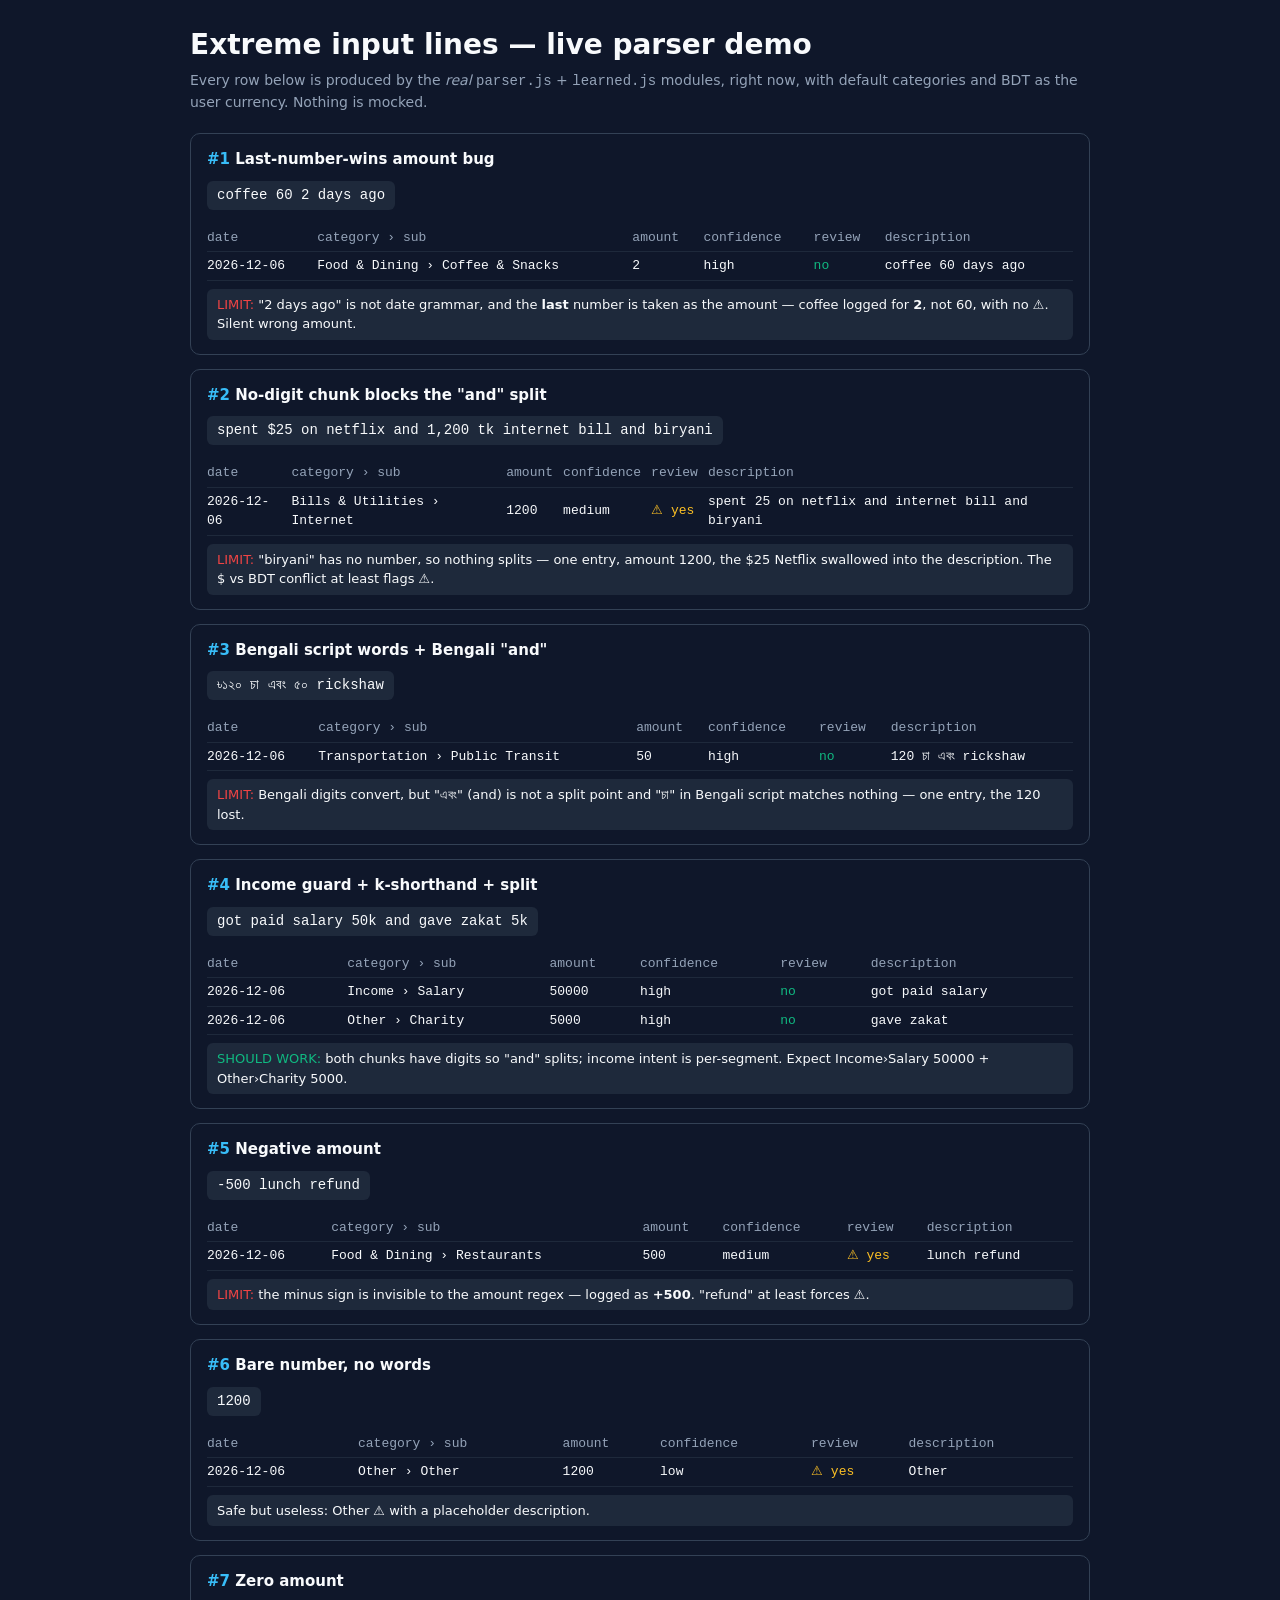
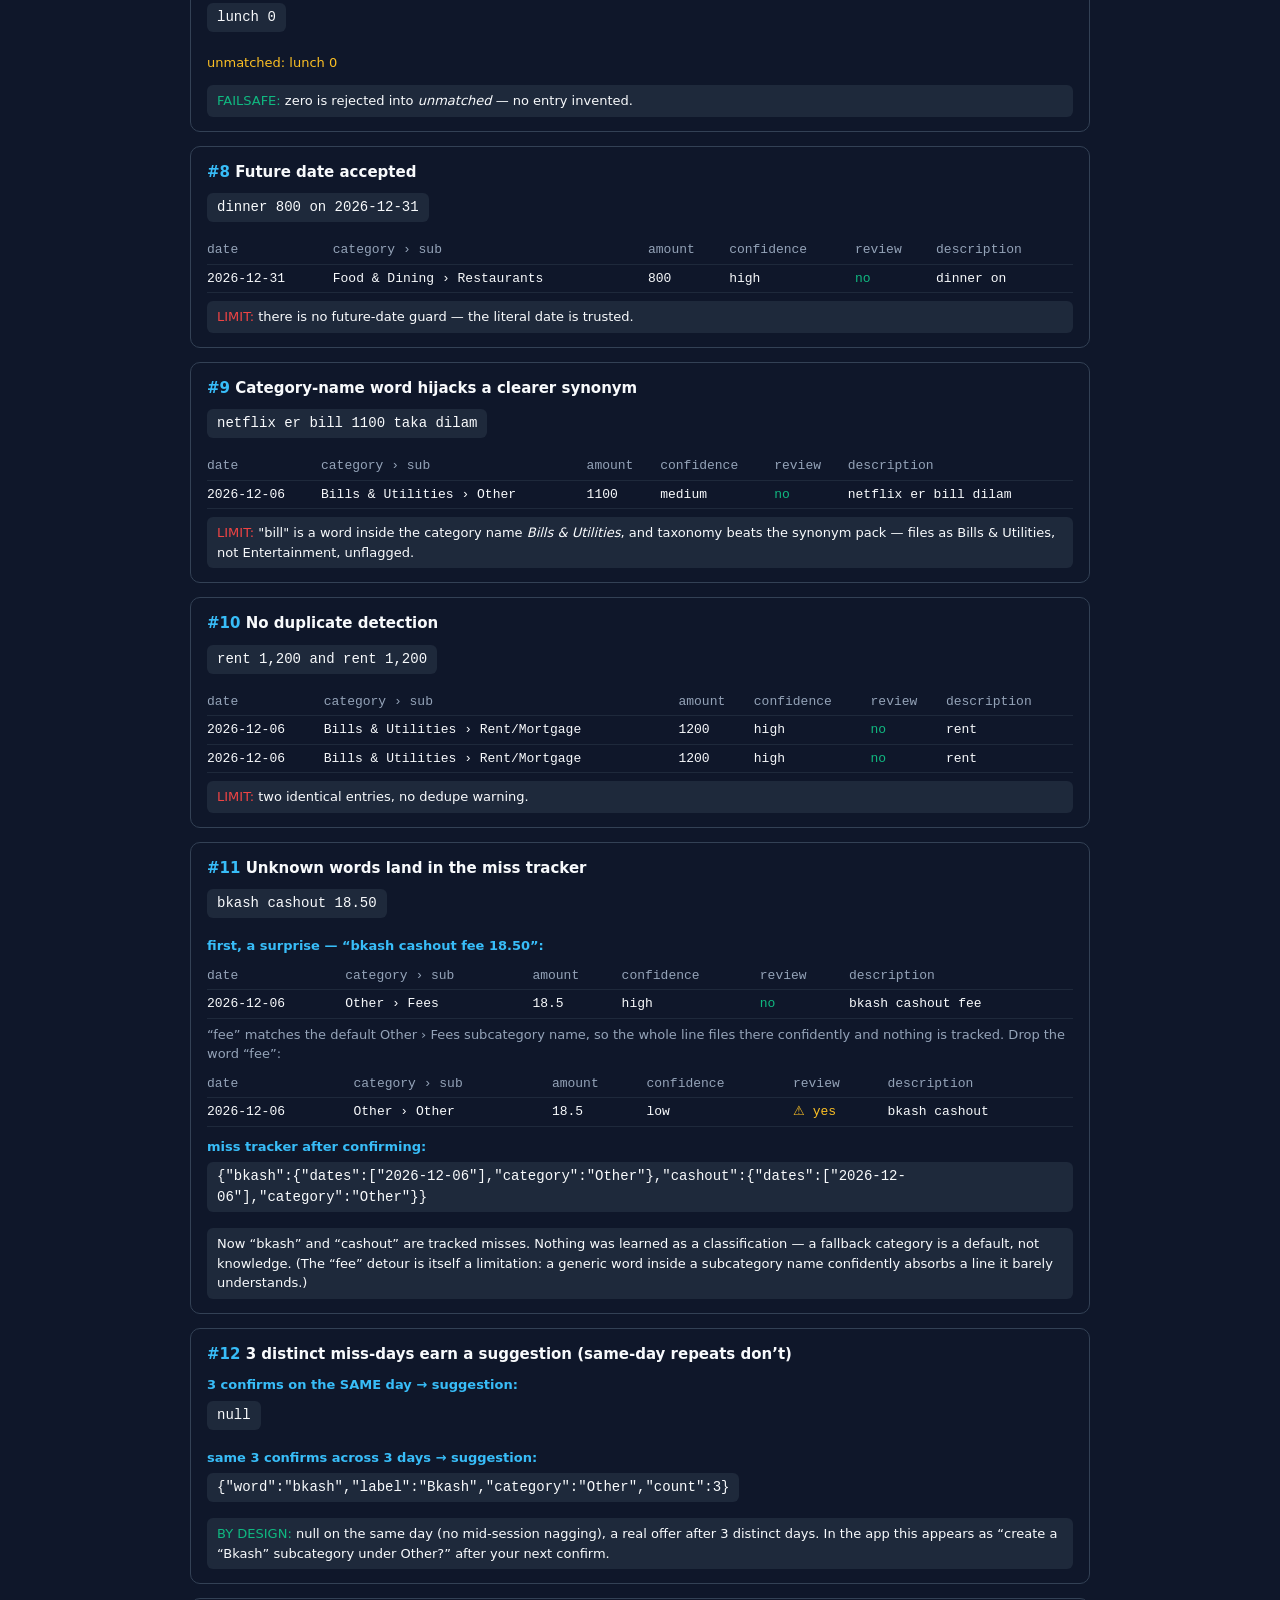
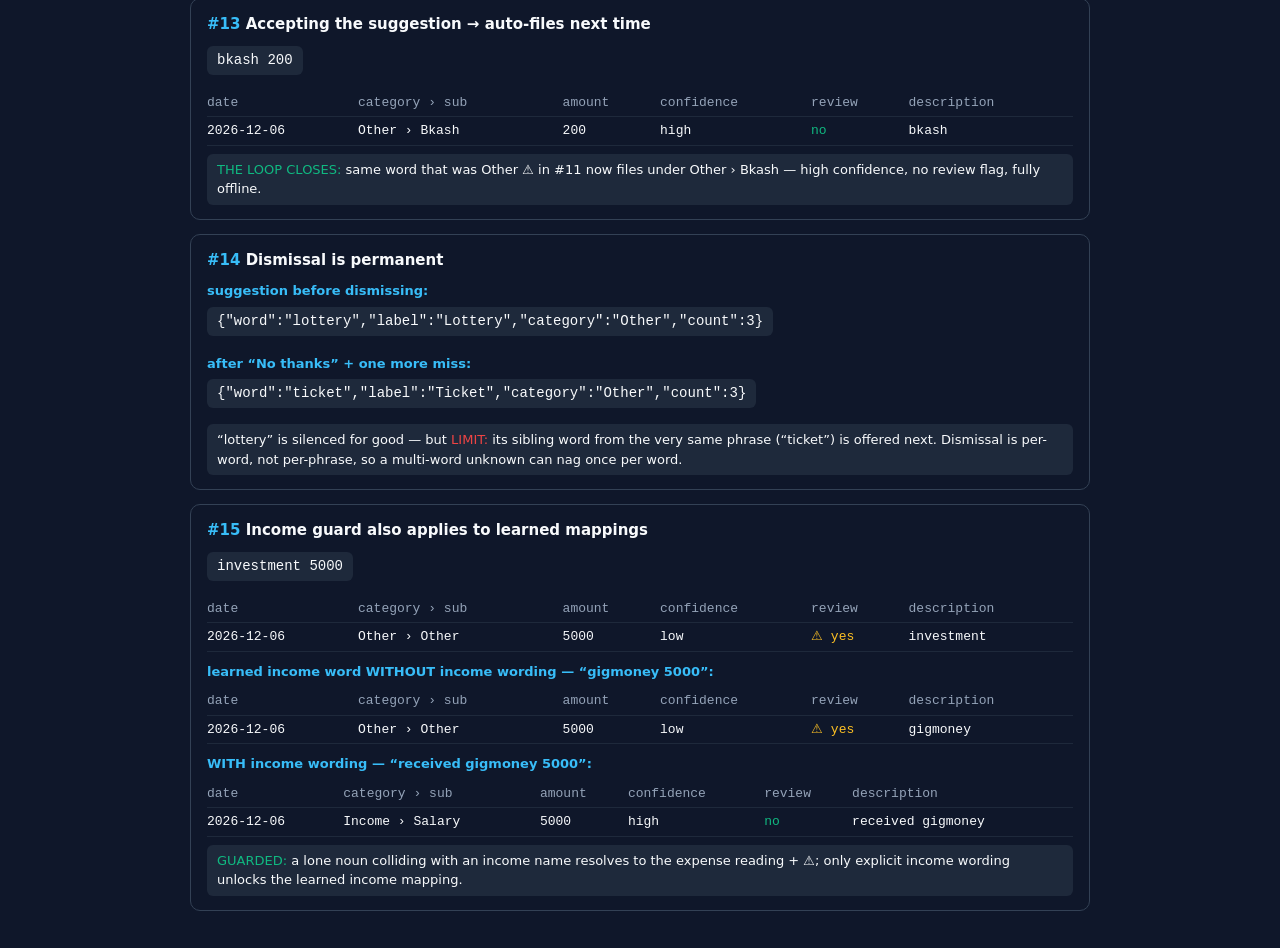
==== tests/extreme-lines.html @ 50df7a08 "test(assistant): add live demo pages — extreme inputs and before/after learning metrics extreme-line" ====
<!DOCTYPE html>
<html lang="en">
<head>
    <meta charset="UTF-8">
    <title>Extreme input lines — live parser demo</title>
    <style>
        body { font: 14px/1.5 ui-sans-serif, system-ui, sans-serif; padding: 24px; background:#0f172a; color:#f8fafc; max-width: 900px; margin: 0 auto; }
        h1 { margin: 0 0 4px; }
        .sub { color:#94a3b8; margin: 0 0 20px; }
        .case { border: 1px solid #334155; border-radius: 10px; padding: 14px 16px; margin: 14px 0; }
        .case h2 { margin: 0 0 6px; font-size: 15px; }
        .num { color:#38bdf8; }
        .line { display:inline-block; background:#1e293b; padding: 4px 10px; border-radius: 6px; font-family: ui-monospace, Menlo, monospace; margin: 4px 0 8px; }
        table { border-collapse: collapse; width: 100%; margin: 6px 0; }
        th, td { text-align: left; padding: 4px 10px 4px 0; border-bottom: 1px solid #1e293b; font-family: ui-monospace, Menlo, monospace; font-size: 13px; }
        th { color:#94a3b8; font-weight: 500; }
        .flag { color:#fbbf24; }
        .good { color:#10b981; }
        .bad  { color:#ef4444; }
        .note { color:#94a3b8; font-size: 13px; margin: 6px 0 0; }
        .note b { color:#f8fafc; }
        .step { color:#38bdf8; font-size: 13px; margin: 10px 0 2px; font-weight: 600; }
        .unmatched { color:#fbbf24; font-size: 13px; }
        .verdict { font-size: 13px; margin-top: 8px; padding: 6px 10px; border-radius: 6px; background:#1e293b; }
    </style>
</head>
<body>
    <h1>Extreme input lines — live parser demo</h1>
    <p class="sub">Every row below is produced by the <em>real</em> <code>parser.js</code> + <code>learned.js</code>
       modules, right now, with default categories and BDT as the user currency. Nothing is mocked.</p>
    <div id="out"></div>

    <script type="module">
        import { parse, buildKeywordIndex } from '../js/features/assistant/parser.js';
        import {
            emptyLearned, recordOutcomeIn, buildLearnedLookup, findSuggestion,
            acceptSuggestionIn, dismissSuggestionIn
        } from '../js/features/assistant/learned.js';
        import { DEFAULT_CATEGORIES } from '../js/core/constants.js';
        import { getLocalDateString } from '../js/core/format.js';

        const out = document.getElementById('out');
        const today = getLocalDateString(new Date());
        const dayShift = (n) => {
            const [y, m, d] = today.split('-').map(Number);
            return getLocalDateString(new Date(y, m - 1, d - n));
        };
        const pctx = { categories: DEFAULT_CATEGORIES, todayStr: today, currencyCode: 'BDT' };

        function entryTable(entries, unmatched) {
            if (!entries.length && !(unmatched || []).length) return el('p', 'note', '(nothing)');
            const frag = document.createDocumentFragment();
            if (entries.length) {
                const t = document.createElement('table');
                t.innerHTML = '<tr><th>date</th><th>category › sub</th><th>amount</th><th>confidence</th><th>review</th><th>description</th></tr>';
                for (const e of entries) {
                    const tr = document.createElement('tr');
                    tr.innerHTML =
                        `<td>${e.date}</td><td>${esc(e.category)} › ${esc(e.subcategory)}</td>` +
                        `<td>${e.amount}</td><td>${e.confidence}</td>` +
                        `<td>${e.needsReview ? '<span class="flag">⚠ yes</span>' : '<span class="good">no</span>'}</td>` +
                        `<td>${esc(e.description)}</td>`;
                    t.append(tr);
                }
                frag.append(t);
            }
            if ((unmatched || []).length) {
                frag.append(el('p', 'unmatched', 'unmatched: ' + unmatched.join(' · ')));
            }
            return frag;
        }

        function el(tag, cls, text) {
            const n = document.createElement(tag);
            if (cls) n.className = cls;
            if (text != null) n.textContent = text;
            return n;
        }
        function esc(s) {
            return String(s ?? '').replace(/&/g, '&amp;').replace(/</g, '&lt;');
        }

        let n = 0;
        function showCase(title, line, verdict, build) {
            n++;
            const card = el('div', 'case');
            const h = el('h2');
            h.append(el('span', 'num', `#${n} `), document.createTextNode(title));
            card.append(h);
            if (line) card.append(el('code', 'line', line));
            build(card);
            if (verdict) {
                const v = el('div', 'verdict');
                v.innerHTML = verdict;
                card.append(v);
            }
            out.append(card);
        }

        function parseCase(title, line, verdict) {
            showCase(title, line, verdict, card => {
                const r = parse(line, pctx);
                card.append(entryTable(r.entries, r.unmatched));
            });
        }

        // ---- 1–10: parser stress ------------------------------------------------

        parseCase('Last-number-wins amount bug', 'coffee 60 2 days ago',
            '<span class="bad">LIMIT:</span> "2 days ago" is not date grammar, and the <b>last</b> number is taken as the amount — coffee logged for <b>2</b>, not 60, with no ⚠. Silent wrong amount.');

        parseCase('No-digit chunk blocks the "and" split', 'spent $25 on netflix and 1,200 tk internet bill and biryani',
            '<span class="bad">LIMIT:</span> "biryani" has no number, so nothing splits — one entry, amount 1200, the $25 Netflix swallowed into the description. The $ vs BDT conflict at least flags ⚠.');

        parseCase('Bengali script words + Bengali "and"', '৳১২০ চা এবং ৫০ rickshaw',
            '<span class="bad">LIMIT:</span> Bengali digits convert, but "এবং" (and) is not a split point and "চা" in Bengali script matches nothing — one entry, the 120 lost.');

        parseCase('Income guard + k-shorthand + split', 'got paid salary 50k and gave zakat 5k',
            '<span class="good">SHOULD WORK:</span> both chunks have digits so "and" splits; income intent is per-segment. Expect Income›Salary 50000 + Other›Charity 5000.');

        parseCase('Negative amount', '-500 lunch refund',
            '<span class="bad">LIMIT:</span> the minus sign is invisible to the amount regex — logged as <b>+500</b>. "refund" at least forces ⚠.');

        parseCase('Bare number, no words', '1200',
            'Safe but useless: Other ⚠ with a placeholder description.');

        parseCase('Zero amount', 'lunch 0',
            '<span class="good">FAILSAFE:</span> zero is rejected into <em>unmatched</em> — no entry invented.');

        parseCase('Future date accepted', 'dinner 800 on 2026-12-31',
            '<span class="bad">LIMIT:</span> there is no future-date guard — the literal date is trusted.');

        parseCase('Category-name word hijacks a clearer synonym', 'netflix er bill 1100 taka dilam',
            '<span class="bad">LIMIT:</span> "bill" is a word inside the category name <em>Bills &amp; Utilities</em>, and taxonomy beats the synonym pack — files as Bills &amp; Utilities, not Entertainment, unflagged.');

        parseCase('No duplicate detection', 'rent 1,200 and rent 1,200',
            '<span class="bad">LIMIT:</span> two identical entries, no dedupe warning.');

        // ---- 11–15: the new learning layer ---------------------------------------

        showCase('Unknown words land in the miss tracker', 'bkash cashout 18.50', null, card => {
            card.append(el('p', 'step', 'first, a surprise — “bkash cashout fee 18.50”:'));
            card.append(entryTable(parse('bkash cashout fee 18.50', pctx).entries, []));
            card.append(el('p', 'note', '“fee” matches the default Other › Fees subcategory name, so the whole line files there confidently and nothing is tracked. Drop the word “fee”:'));
            const data = emptyLearned(today);
            const r = parse('bkash cashout 18.50', pctx);
            card.append(entryTable(r.entries, r.unmatched));
            recordOutcomeIn(data, r.entries, today);
            card.append(el('p', 'step', 'miss tracker after confirming:'));
            card.append(el('code', 'line', JSON.stringify(data.misses)));
            const v = el('div', 'verdict');
            v.innerHTML = 'Now “bkash” and “cashout” are tracked misses. Nothing was learned as a classification — a fallback category is a default, not knowledge. (The “fee” detour is itself a limitation: a generic word inside a subcategory name confidently absorbs a line it barely understands.)';
            card.append(v);
        });

        showCase('3 distinct miss-days earn a suggestion (same-day repeats don’t)', null, null, card => {
            const sameDay = emptyLearned(today);
            for (let i = 0; i < 3; i++) {
                recordOutcomeIn(sameDay, parse('bkash cashout 18.50', pctx).entries, today);
            }
            card.append(el('p', 'step', '3 confirms on the SAME day → suggestion:'));
            card.append(el('code', 'line', JSON.stringify(findSuggestion(sameDay, DEFAULT_CATEGORIES, today))));

            const threeDays = emptyLearned(today);
            for (const d of [dayShift(2), dayShift(1), today]) {
                recordOutcomeIn(threeDays, parse('bkash cashout 18.50', pctx).entries, d);
            }
            card.append(el('p', 'step', 'same 3 confirms across 3 days → suggestion:'));
            card.append(el('code', 'line', JSON.stringify(findSuggestion(threeDays, DEFAULT_CATEGORIES, today))));
            window.__demoData = threeDays; // handed to the next two cases
            const v = el('div', 'verdict');
            v.innerHTML = '<span class="good">BY DESIGN:</span> null on the same day (no mid-session nagging), a real offer after 3 distinct days. In the app this appears as “create a “Bkash” subcategory under Other?” after your next confirm.';
            card.append(v);
        });

        showCase('Accepting the suggestion → auto-files next time', 'bkash 200', null, card => {
            const data = window.__demoData;
            acceptSuggestionIn(data, 'bkash', 'Other', 'Bkash');
            const cats = { ...DEFAULT_CATEGORIES, Other: { ...DEFAULT_CATEGORIES.Other, subcategories: [...DEFAULT_CATEGORIES.Other.subcategories, 'Bkash'] } };
            const r = parse('bkash 200', { ...pctx, categories: cats, learned: buildLearnedLookup(data, cats) });
            card.append(entryTable(r.entries, r.unmatched));
            const v = el('div', 'verdict');
            v.innerHTML = '<span class="good">THE LOOP CLOSES:</span> same word that was Other ⚠ in #11 now files under Other › Bkash — high confidence, no review flag, fully offline.';
            card.append(v);
        });

        showCase('Dismissal is permanent', null, null, card => {
            const data = emptyLearned(today);
            for (const d of [dayShift(2), dayShift(1), today]) {
                recordOutcomeIn(data, parse('lottery ticket 100', pctx).entries, d);
            }
            card.append(el('p', 'step', 'suggestion before dismissing:'));
            card.append(el('code', 'line', JSON.stringify(findSuggestion(data, DEFAULT_CATEGORIES, today))));
            dismissSuggestionIn(data, 'lottery');
            recordOutcomeIn(data, parse('lottery ticket 100', pctx).entries, today);
            card.append(el('p', 'step', 'after “No thanks” + one more miss:'));
            card.append(el('code', 'line', JSON.stringify(findSuggestion(data, DEFAULT_CATEGORIES, today))));
            const v = el('div', 'verdict');
            v.innerHTML = '“lottery” is silenced for good — but <span class="bad">LIMIT:</span> its sibling word from the very same phrase (“ticket”) is offered next. Dismissal is per-word, not per-phrase, so a multi-word unknown can nag once per word.';
            card.append(v);
        });

        showCase('Income guard also applies to learned mappings', 'investment 5000', null, card => {
            const r = parse('investment 5000', pctx);
            card.append(entryTable(r.entries, r.unmatched));
            // even a strongly learned income word must not flip without intent
            const data = emptyLearned(today);
            for (let i = 0; i < 2; i++) {
                recordOutcomeIn(data, [{ category: 'Income', subcategory: 'Salary', description: 'gigmoney', confidence: 'high' }], today);
            }
            const learned = buildLearnedLookup(data, DEFAULT_CATEGORIES);
            card.append(el('p', 'step', 'learned income word WITHOUT income wording — “gigmoney 5000”:'));
            card.append(entryTable(parse('gigmoney 5000', { ...pctx, learned }).entries, []));
            card.append(el('p', 'step', 'WITH income wording — “received gigmoney 5000”:'));
            card.append(entryTable(parse('received gigmoney 5000', { ...pctx, learned }).entries, []));
            const v = el('div', 'verdict');
            v.innerHTML = '<span class="good">GUARDED:</span> a lone noun colliding with an income name resolves to the expense reading + ⚠; only explicit income wording unlocks the learned income mapping.';
            card.append(v);
        });
    </script>
</body>
</html>
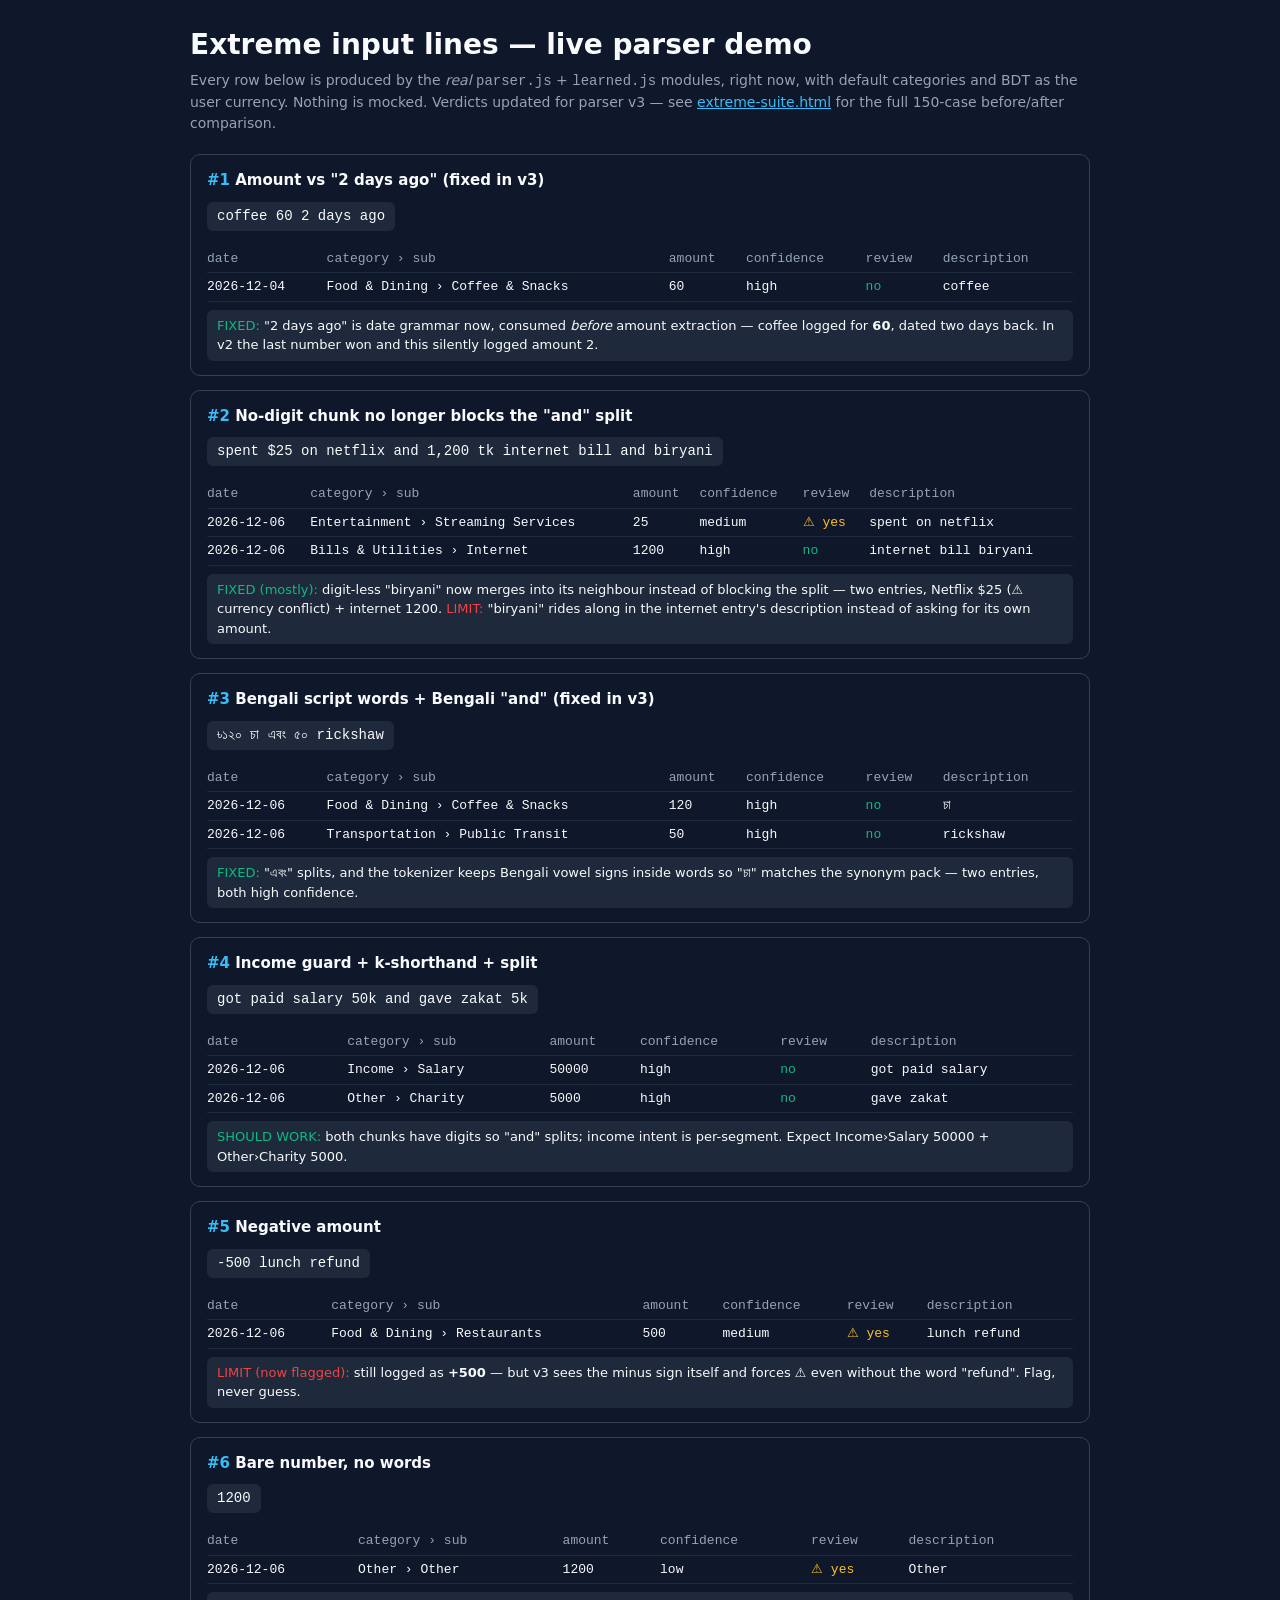
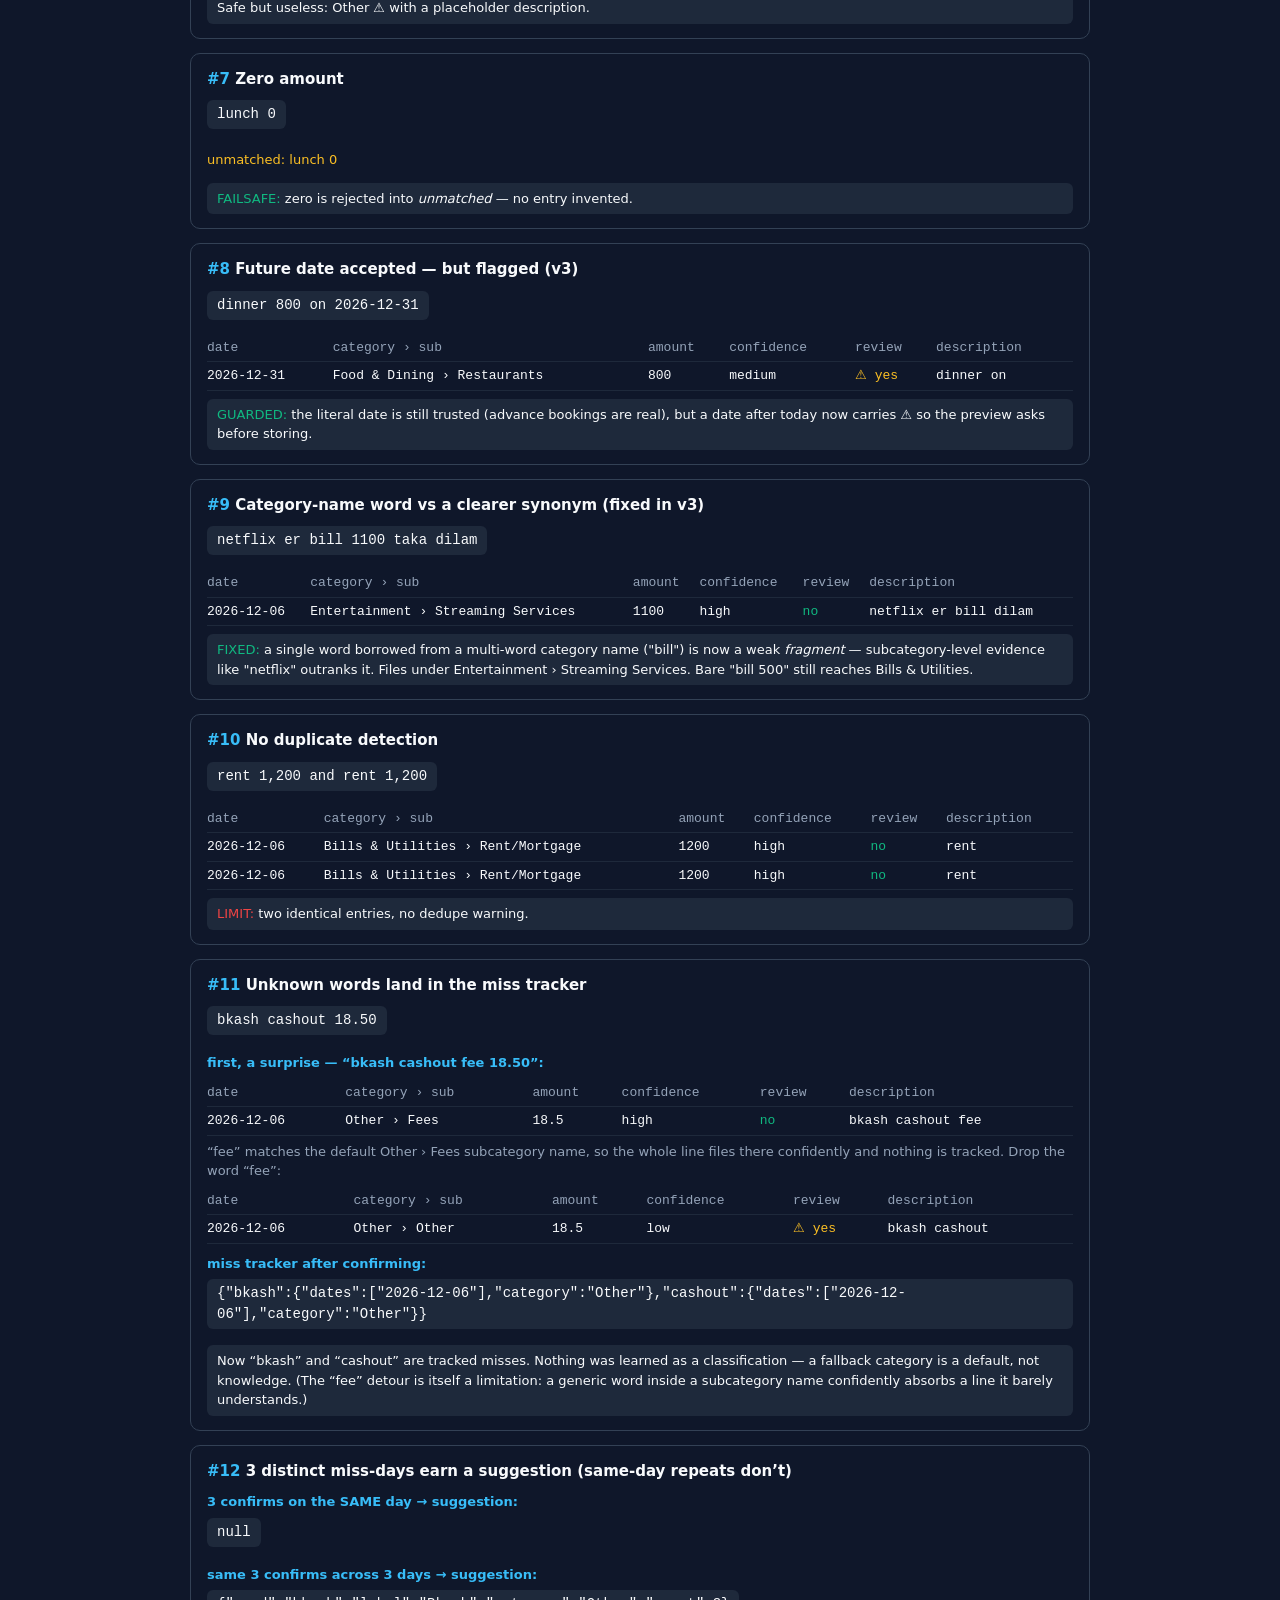
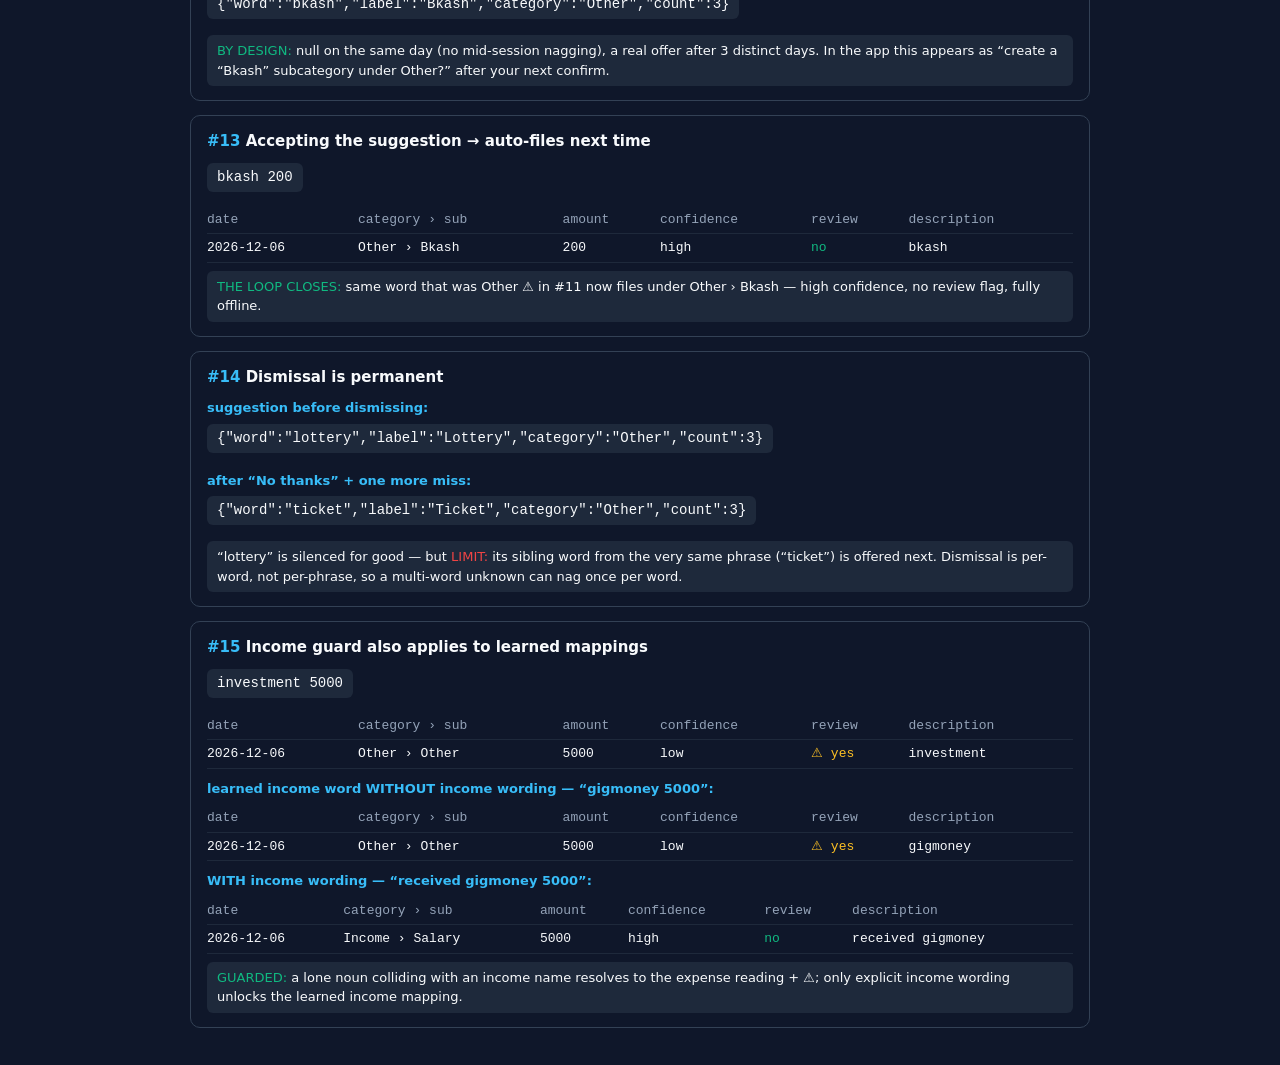
==== commit 19b2bfbc: "test(assistant): 150-case gold suite, frozen v2 baseline, live before/after page Two gold waves (ext" ====
--- a/tests/extreme-lines.html
+++ b/tests/extreme-lines.html
@@ -27,7 +27,9 @@
 <body>
     <h1>Extreme input lines — live parser demo</h1>
     <p class="sub">Every row below is produced by the <em>real</em> <code>parser.js</code> + <code>learned.js</code>
-       modules, right now, with default categories and BDT as the user currency. Nothing is mocked.</p>
+       modules, right now, with default categories and BDT as the user currency. Nothing is mocked.
+       Verdicts updated for parser v3 — see <a href="extreme-suite.html" style="color:#38bdf8">extreme-suite.html</a>
+       for the full 150-case before/after comparison.</p>
     <div id="out"></div>
 
     <script type="module">
@@ -106,20 +108,20 @@
 
         // ---- 1–10: parser stress ------------------------------------------------
 
-        parseCase('Last-number-wins amount bug', 'coffee 60 2 days ago',
-            '<span class="bad">LIMIT:</span> "2 days ago" is not date grammar, and the <b>last</b> number is taken as the amount — coffee logged for <b>2</b>, not 60, with no ⚠. Silent wrong amount.');
-
-        parseCase('No-digit chunk blocks the "and" split', 'spent $25 on netflix and 1,200 tk internet bill and biryani',
-            '<span class="bad">LIMIT:</span> "biryani" has no number, so nothing splits — one entry, amount 1200, the $25 Netflix swallowed into the description. The $ vs BDT conflict at least flags ⚠.');
-
-        parseCase('Bengali script words + Bengali "and"', '৳১২০ চা এবং ৫০ rickshaw',
-            '<span class="bad">LIMIT:</span> Bengali digits convert, but "এবং" (and) is not a split point and "চা" in Bengali script matches nothing — one entry, the 120 lost.');
+        parseCase('Amount vs "2 days ago" (fixed in v3)', 'coffee 60 2 days ago',
+            '<span class="good">FIXED:</span> "2 days ago" is date grammar now, consumed <em>before</em> amount extraction — coffee logged for <b>60</b>, dated two days back. In v2 the last number won and this silently logged amount 2.');
+
+        parseCase('No-digit chunk no longer blocks the "and" split', 'spent $25 on netflix and 1,200 tk internet bill and biryani',
+            '<span class="good">FIXED (mostly):</span> digit-less "biryani" now merges into its neighbour instead of blocking the split — two entries, Netflix $25 (⚠ currency conflict) + internet 1200. <span class="bad">LIMIT:</span> "biryani" rides along in the internet entry\'s description instead of asking for its own amount.');
+
+        parseCase('Bengali script words + Bengali "and" (fixed in v3)', '৳১২০ চা এবং ৫০ rickshaw',
+            '<span class="good">FIXED:</span> "এবং" splits, and the tokenizer keeps Bengali vowel signs inside words so "চা" matches the synonym pack — two entries, both high confidence.');
 
         parseCase('Income guard + k-shorthand + split', 'got paid salary 50k and gave zakat 5k',
             '<span class="good">SHOULD WORK:</span> both chunks have digits so "and" splits; income intent is per-segment. Expect Income›Salary 50000 + Other›Charity 5000.');
 
         parseCase('Negative amount', '-500 lunch refund',
-            '<span class="bad">LIMIT:</span> the minus sign is invisible to the amount regex — logged as <b>+500</b>. "refund" at least forces ⚠.');
+            '<span class="bad">LIMIT (now flagged):</span> still logged as <b>+500</b> — but v3 sees the minus sign itself and forces ⚠ even without the word "refund". Flag, never guess.');
 
         parseCase('Bare number, no words', '1200',
             'Safe but useless: Other ⚠ with a placeholder description.');
@@ -127,11 +129,11 @@
         parseCase('Zero amount', 'lunch 0',
             '<span class="good">FAILSAFE:</span> zero is rejected into <em>unmatched</em> — no entry invented.');
 
-        parseCase('Future date accepted', 'dinner 800 on 2026-12-31',
-            '<span class="bad">LIMIT:</span> there is no future-date guard — the literal date is trusted.');
-
-        parseCase('Category-name word hijacks a clearer synonym', 'netflix er bill 1100 taka dilam',
-            '<span class="bad">LIMIT:</span> "bill" is a word inside the category name <em>Bills &amp; Utilities</em>, and taxonomy beats the synonym pack — files as Bills &amp; Utilities, not Entertainment, unflagged.');
+        parseCase('Future date accepted — but flagged (v3)', 'dinner 800 on 2026-12-31',
+            '<span class="good">GUARDED:</span> the literal date is still trusted (advance bookings are real), but a date after today now carries ⚠ so the preview asks before storing.');
+
+        parseCase('Category-name word vs a clearer synonym (fixed in v3)', 'netflix er bill 1100 taka dilam',
+            '<span class="good">FIXED:</span> a single word borrowed from a multi-word category name ("bill") is now a weak <em>fragment</em> — subcategory-level evidence like "netflix" outranks it. Files under Entertainment › Streaming Services. Bare "bill 500" still reaches Bills &amp; Utilities.');
 
         parseCase('No duplicate detection', 'rent 1,200 and rent 1,200',
             '<span class="bad">LIMIT:</span> two identical entries, no dedupe warning.');
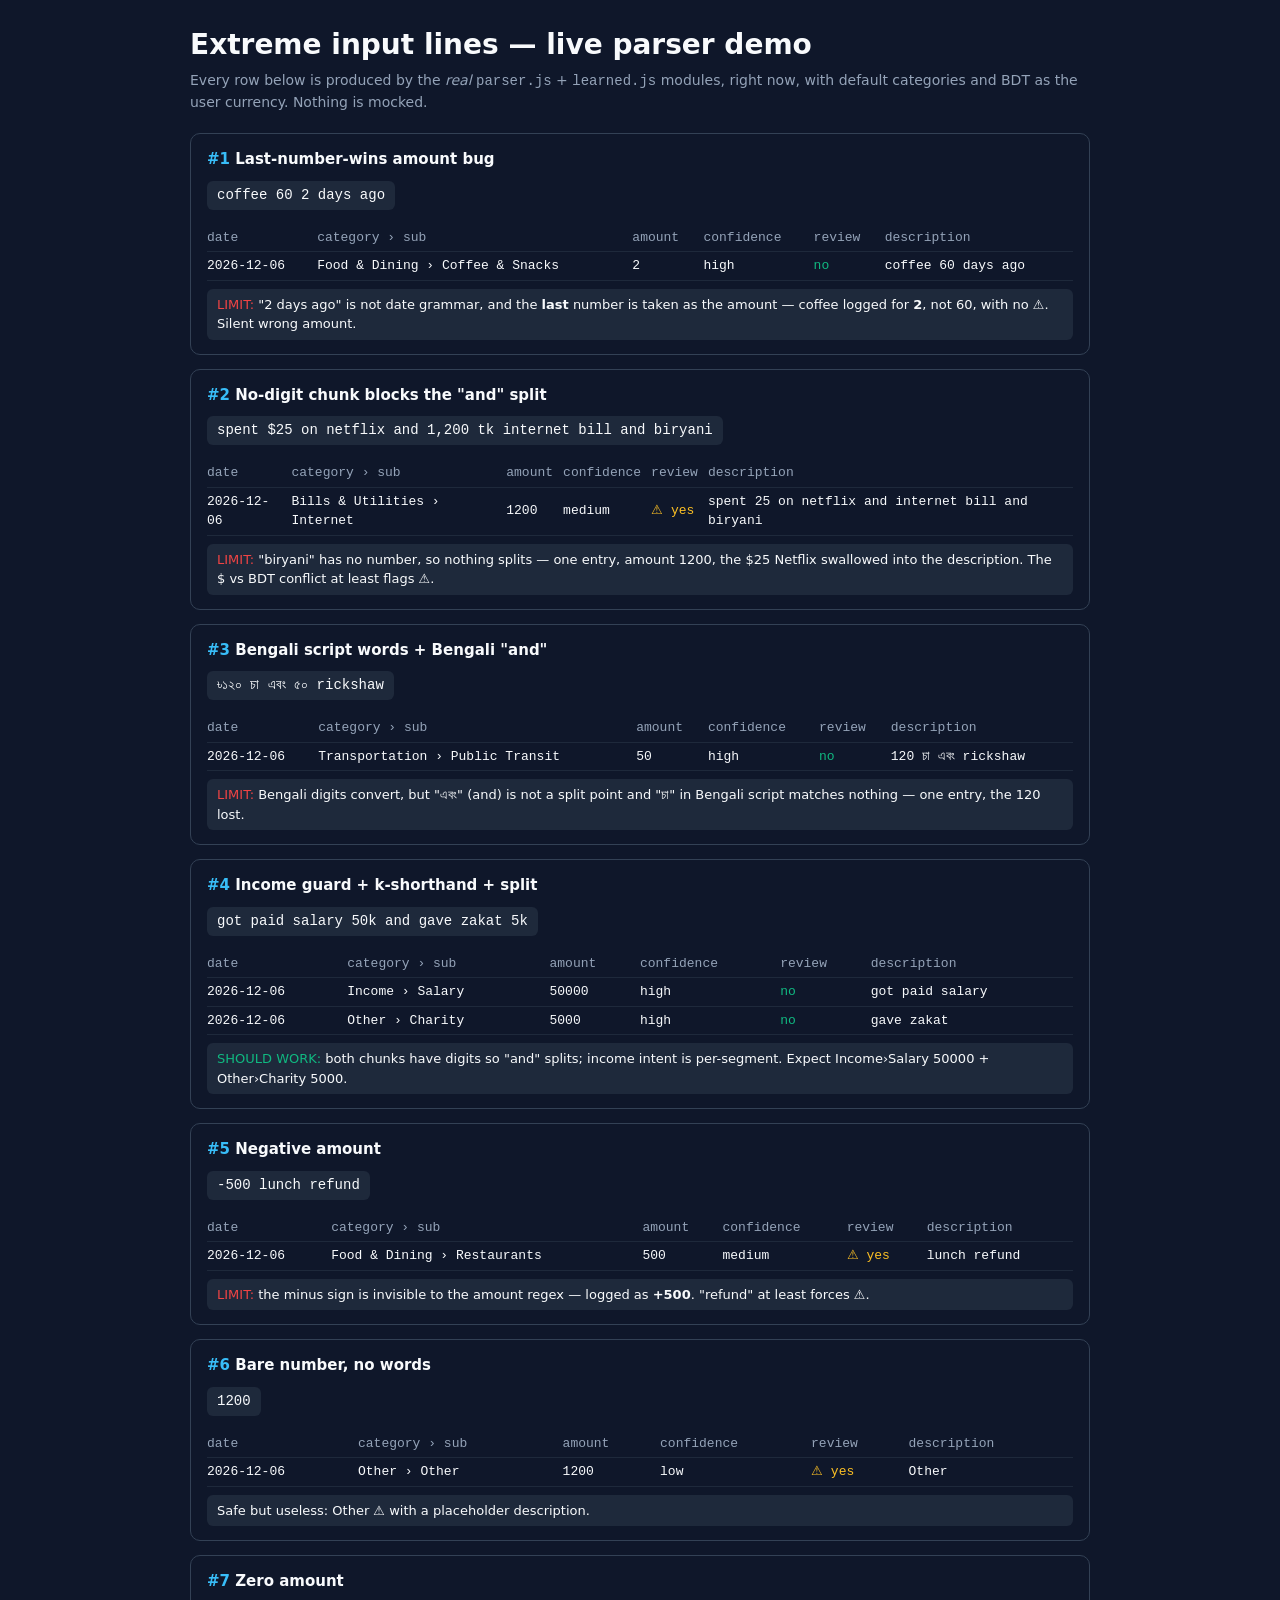
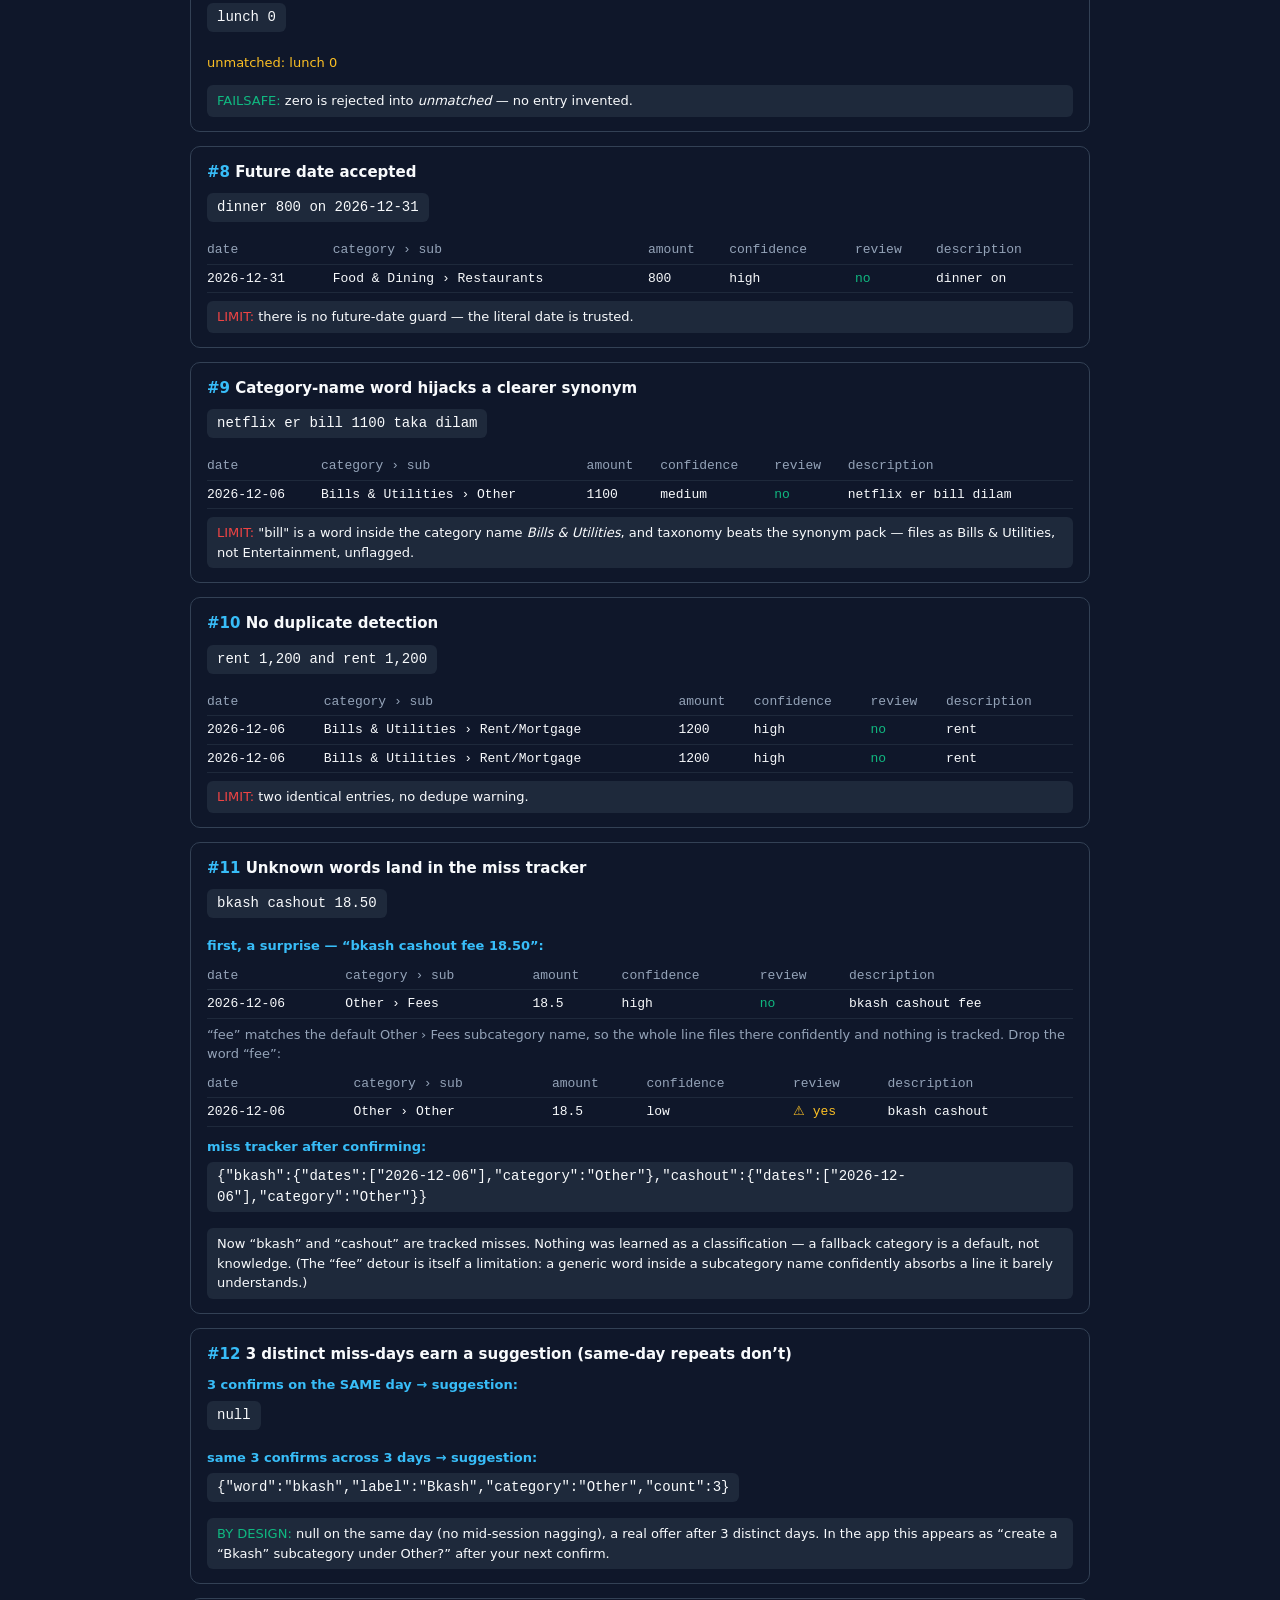
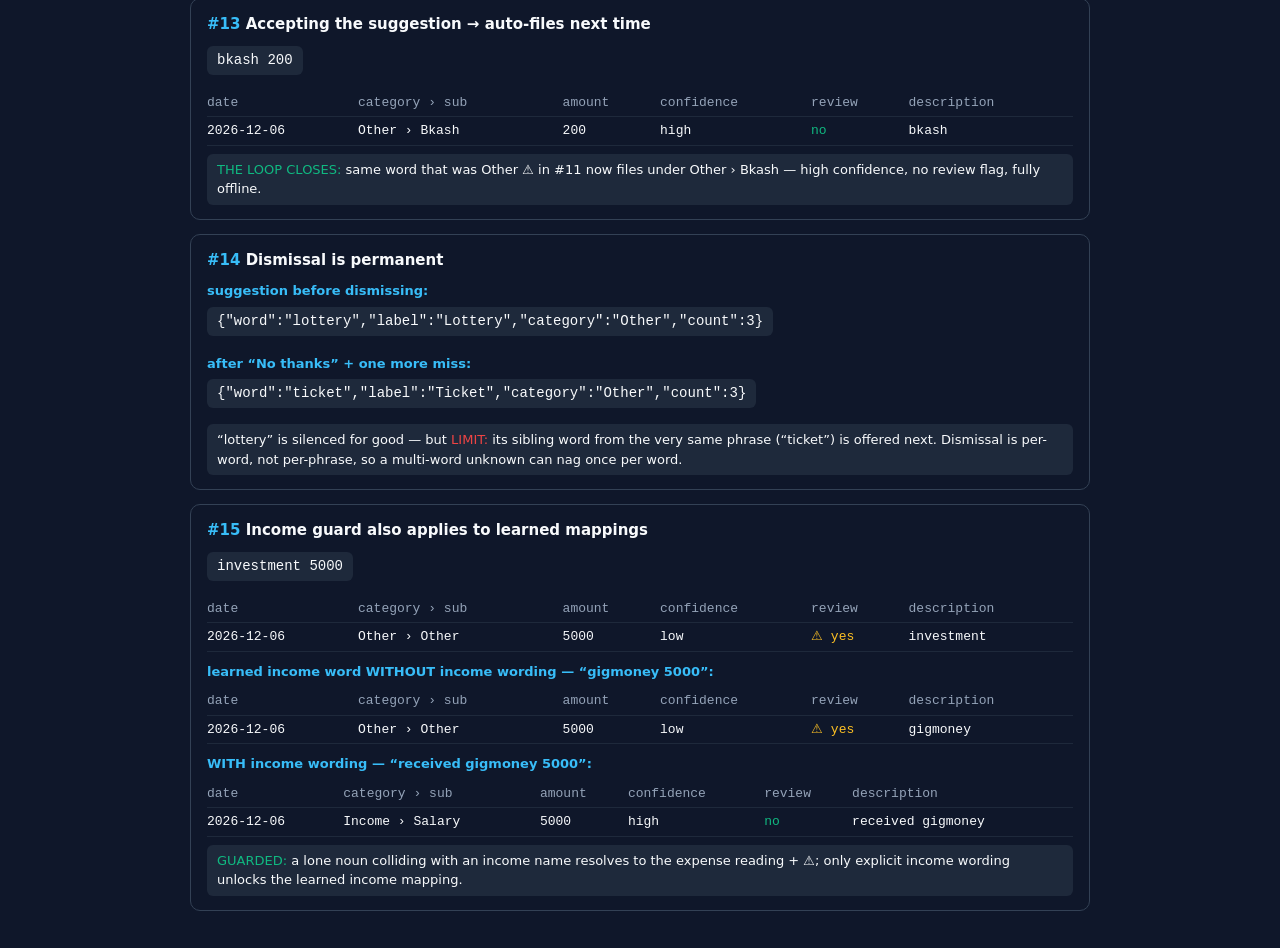
==== commit c2f03a80: "Merge remote-tracking branch 'origin/Bot_assistant' into agent-efficiency # Conflicts: #	js/features" ====
--- a/tests/extreme-lines.html
+++ b/tests/extreme-lines.html
@@ -27,9 +27,7 @@
 <body>
     <h1>Extreme input lines — live parser demo</h1>
     <p class="sub">Every row below is produced by the <em>real</em> <code>parser.js</code> + <code>learned.js</code>
-       modules, right now, with default categories and BDT as the user currency. Nothing is mocked.
-       Verdicts updated for parser v3 — see <a href="extreme-suite.html" style="color:#38bdf8">extreme-suite.html</a>
-       for the full 150-case before/after comparison.</p>
+       modules, right now, with default categories and BDT as the user currency. Nothing is mocked.</p>
     <div id="out"></div>
 
     <script type="module">
@@ -108,20 +106,20 @@
 
         // ---- 1–10: parser stress ------------------------------------------------
 
-        parseCase('Amount vs "2 days ago" (fixed in v3)', 'coffee 60 2 days ago',
-            '<span class="good">FIXED:</span> "2 days ago" is date grammar now, consumed <em>before</em> amount extraction — coffee logged for <b>60</b>, dated two days back. In v2 the last number won and this silently logged amount 2.');
-
-        parseCase('No-digit chunk no longer blocks the "and" split', 'spent $25 on netflix and 1,200 tk internet bill and biryani',
-            '<span class="good">FIXED (mostly):</span> digit-less "biryani" now merges into its neighbour instead of blocking the split — two entries, Netflix $25 (⚠ currency conflict) + internet 1200. <span class="bad">LIMIT:</span> "biryani" rides along in the internet entry\'s description instead of asking for its own amount.');
-
-        parseCase('Bengali script words + Bengali "and" (fixed in v3)', '৳১২০ চা এবং ৫০ rickshaw',
-            '<span class="good">FIXED:</span> "এবং" splits, and the tokenizer keeps Bengali vowel signs inside words so "চা" matches the synonym pack — two entries, both high confidence.');
+        parseCase('Last-number-wins amount bug', 'coffee 60 2 days ago',
+            '<span class="bad">LIMIT:</span> "2 days ago" is not date grammar, and the <b>last</b> number is taken as the amount — coffee logged for <b>2</b>, not 60, with no ⚠. Silent wrong amount.');
+
+        parseCase('No-digit chunk blocks the "and" split', 'spent $25 on netflix and 1,200 tk internet bill and biryani',
+            '<span class="bad">LIMIT:</span> "biryani" has no number, so nothing splits — one entry, amount 1200, the $25 Netflix swallowed into the description. The $ vs BDT conflict at least flags ⚠.');
+
+        parseCase('Bengali script words + Bengali "and"', '৳১২০ চা এবং ৫০ rickshaw',
+            '<span class="bad">LIMIT:</span> Bengali digits convert, but "এবং" (and) is not a split point and "চা" in Bengali script matches nothing — one entry, the 120 lost.');
 
         parseCase('Income guard + k-shorthand + split', 'got paid salary 50k and gave zakat 5k',
             '<span class="good">SHOULD WORK:</span> both chunks have digits so "and" splits; income intent is per-segment. Expect Income›Salary 50000 + Other›Charity 5000.');
 
         parseCase('Negative amount', '-500 lunch refund',
-            '<span class="bad">LIMIT (now flagged):</span> still logged as <b>+500</b> — but v3 sees the minus sign itself and forces ⚠ even without the word "refund". Flag, never guess.');
+            '<span class="bad">LIMIT:</span> the minus sign is invisible to the amount regex — logged as <b>+500</b>. "refund" at least forces ⚠.');
 
         parseCase('Bare number, no words', '1200',
             'Safe but useless: Other ⚠ with a placeholder description.');
@@ -129,11 +127,11 @@
         parseCase('Zero amount', 'lunch 0',
             '<span class="good">FAILSAFE:</span> zero is rejected into <em>unmatched</em> — no entry invented.');
 
-        parseCase('Future date accepted — but flagged (v3)', 'dinner 800 on 2026-12-31',
-            '<span class="good">GUARDED:</span> the literal date is still trusted (advance bookings are real), but a date after today now carries ⚠ so the preview asks before storing.');
-
-        parseCase('Category-name word vs a clearer synonym (fixed in v3)', 'netflix er bill 1100 taka dilam',
-            '<span class="good">FIXED:</span> a single word borrowed from a multi-word category name ("bill") is now a weak <em>fragment</em> — subcategory-level evidence like "netflix" outranks it. Files under Entertainment › Streaming Services. Bare "bill 500" still reaches Bills &amp; Utilities.');
+        parseCase('Future date accepted', 'dinner 800 on 2026-12-31',
+            '<span class="bad">LIMIT:</span> there is no future-date guard — the literal date is trusted.');
+
+        parseCase('Category-name word hijacks a clearer synonym', 'netflix er bill 1100 taka dilam',
+            '<span class="bad">LIMIT:</span> "bill" is a word inside the category name <em>Bills &amp; Utilities</em>, and taxonomy beats the synonym pack — files as Bills &amp; Utilities, not Entertainment, unflagged.');
 
         parseCase('No duplicate detection', 'rent 1,200 and rent 1,200',
             '<span class="bad">LIMIT:</span> two identical entries, no dedupe warning.');
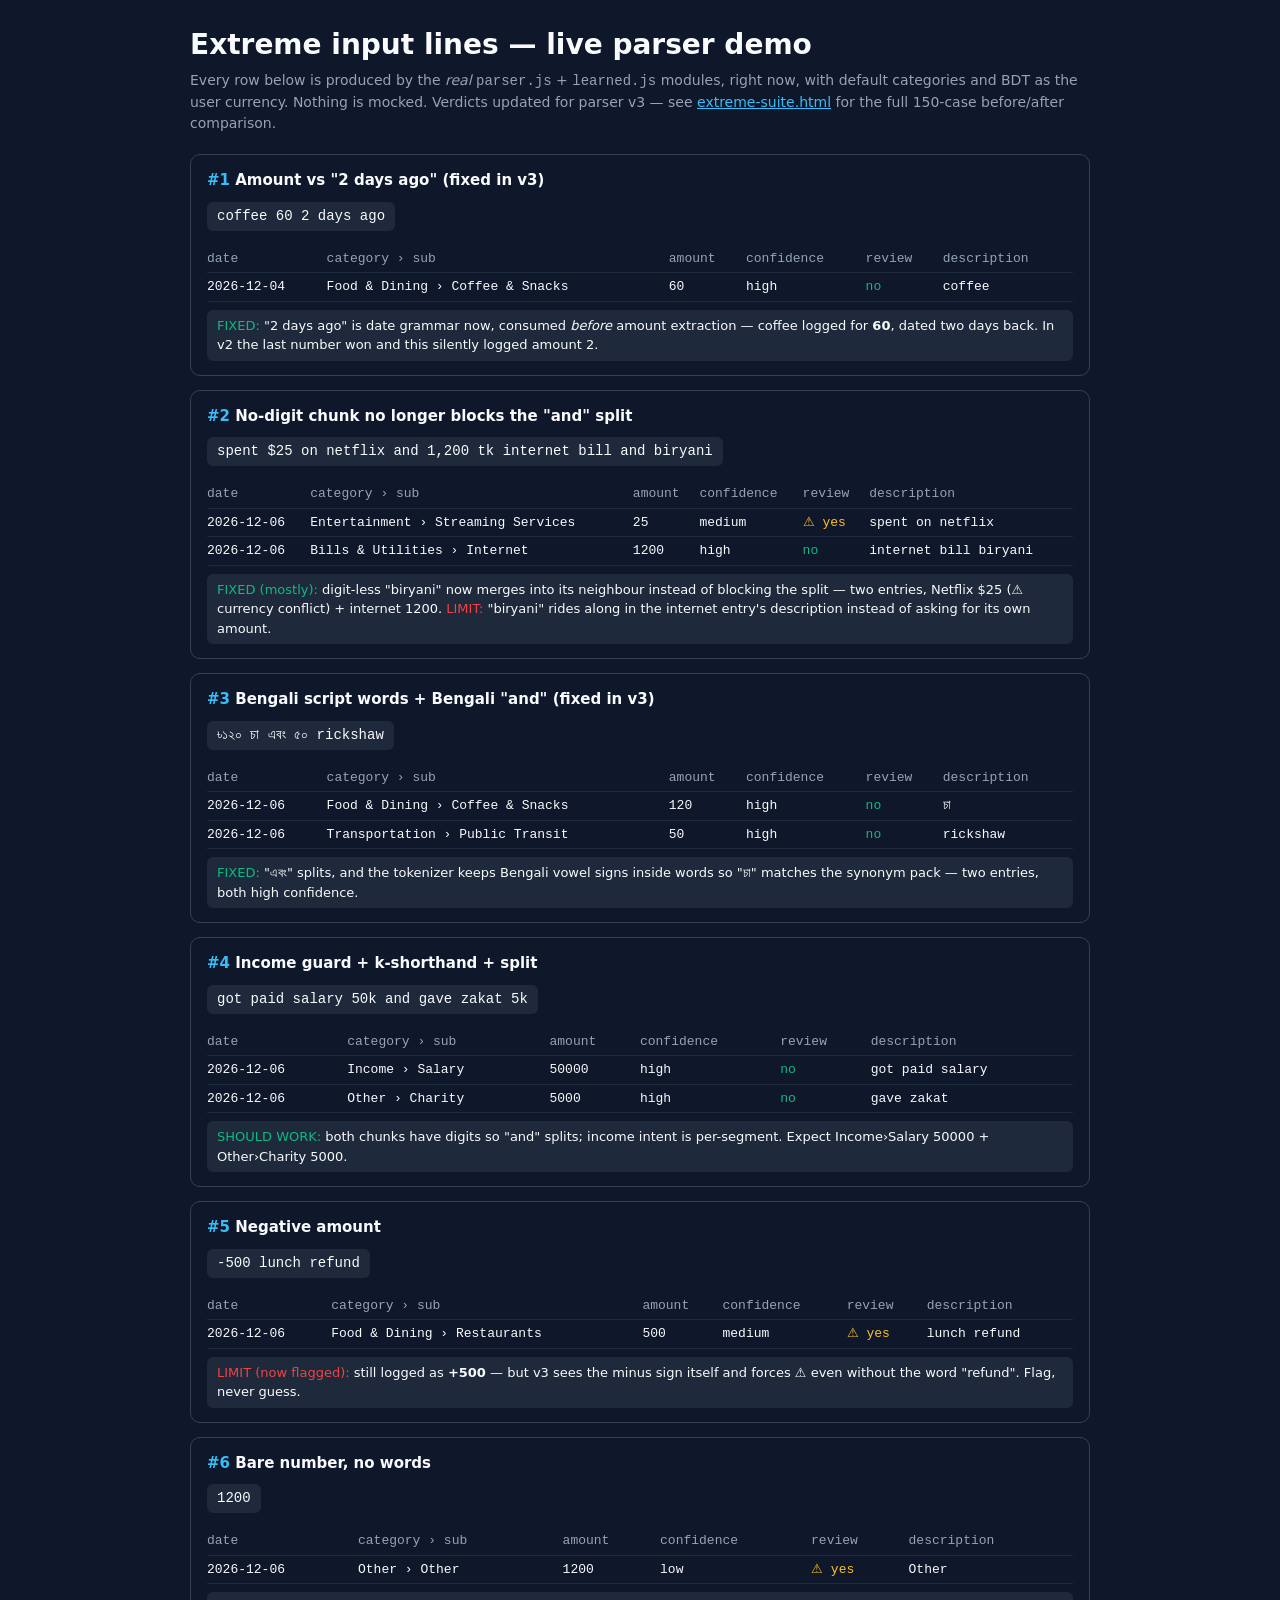
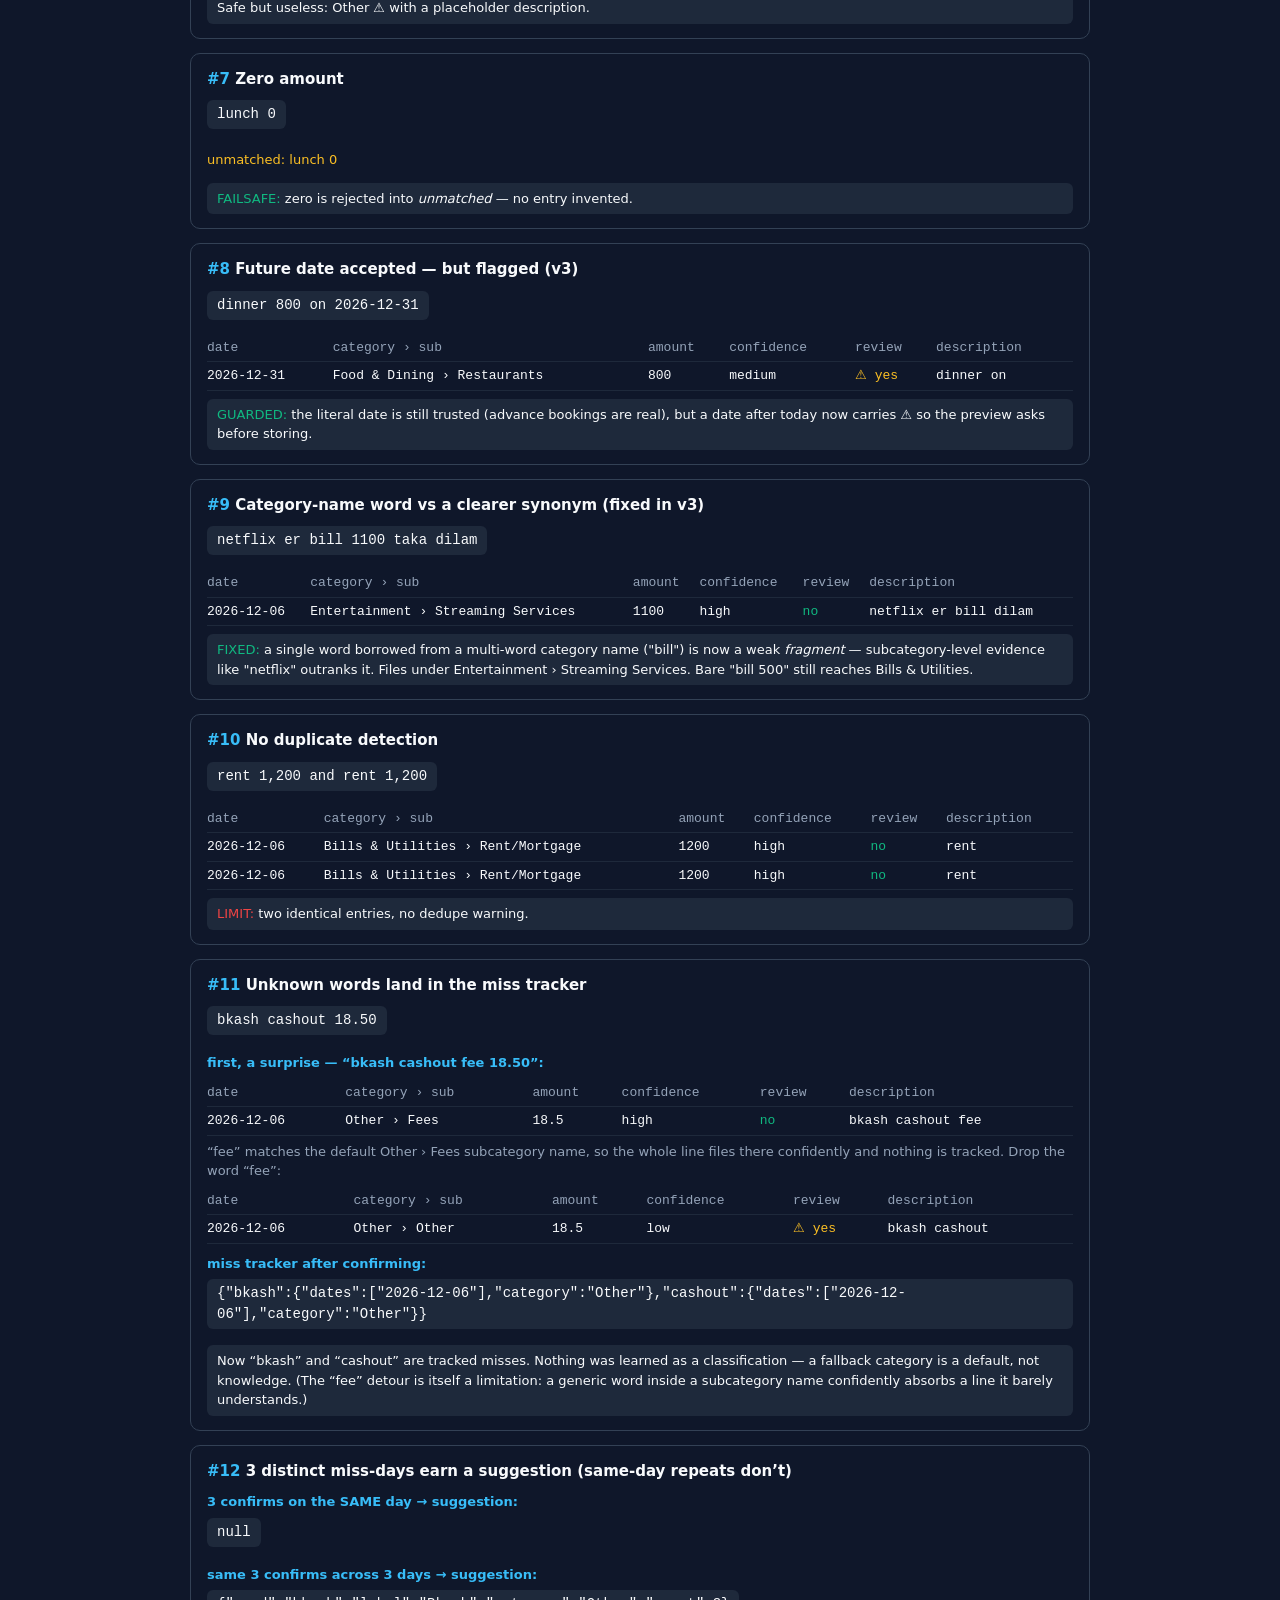
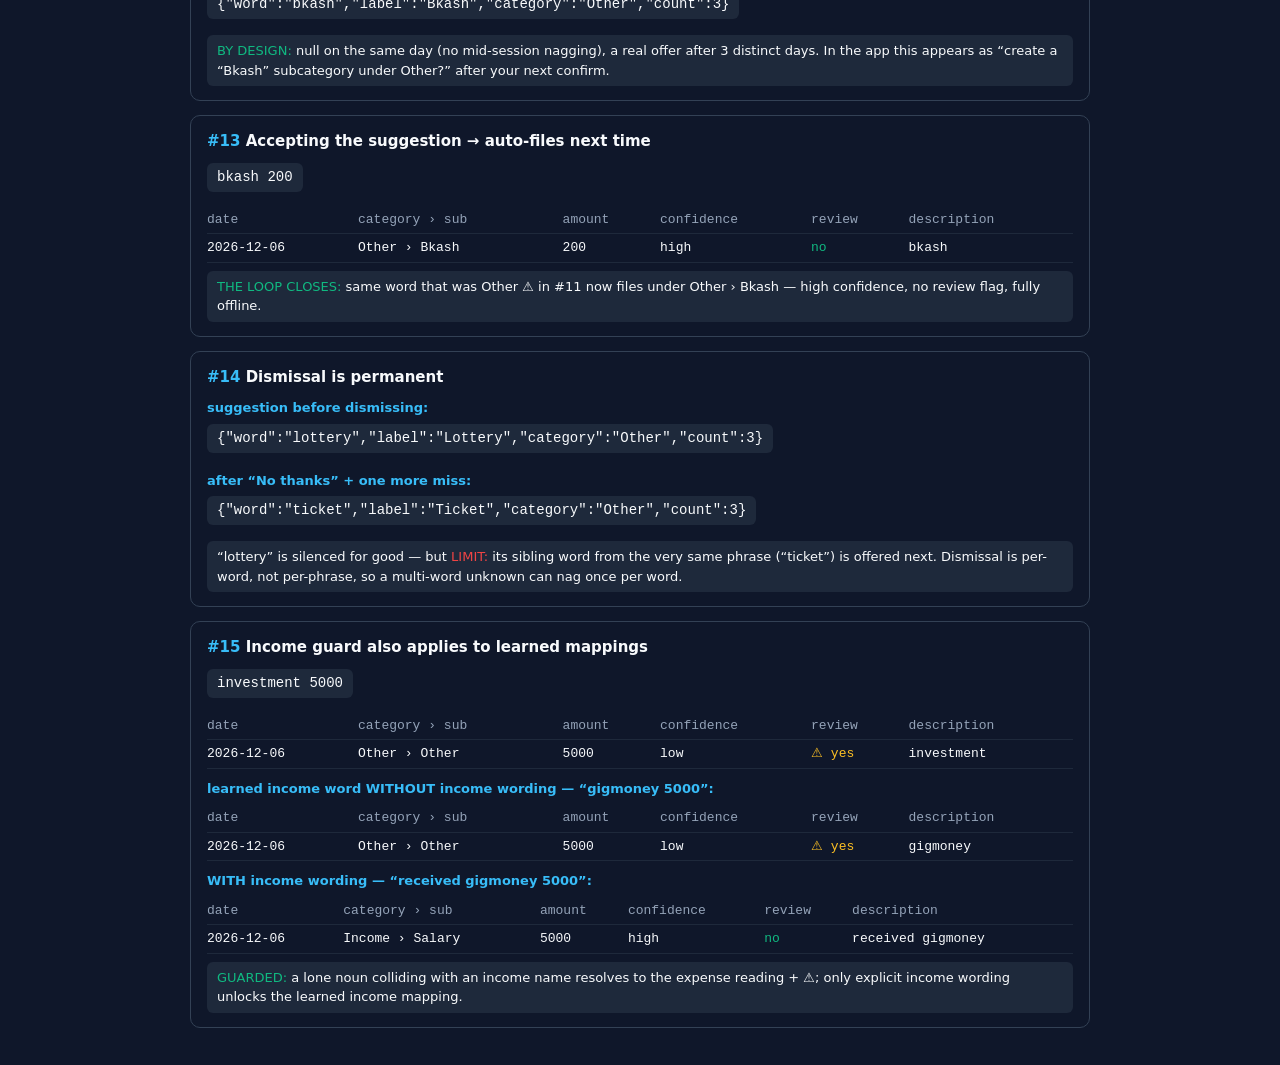
==== commit d7bd1bcf: "Merge remote-tracking branch 'origin/Bot_assistant' into agent-efficiency" ====
--- a/tests/extreme-lines.html
+++ b/tests/extreme-lines.html
@@ -27,7 +27,9 @@
 <body>
     <h1>Extreme input lines — live parser demo</h1>
     <p class="sub">Every row below is produced by the <em>real</em> <code>parser.js</code> + <code>learned.js</code>
-       modules, right now, with default categories and BDT as the user currency. Nothing is mocked.</p>
+       modules, right now, with default categories and BDT as the user currency. Nothing is mocked.
+       Verdicts updated for parser v3 — see <a href="extreme-suite.html" style="color:#38bdf8">extreme-suite.html</a>
+       for the full 150-case before/after comparison.</p>
     <div id="out"></div>
 
     <script type="module">
@@ -106,20 +108,20 @@
 
         // ---- 1–10: parser stress ------------------------------------------------
 
-        parseCase('Last-number-wins amount bug', 'coffee 60 2 days ago',
-            '<span class="bad">LIMIT:</span> "2 days ago" is not date grammar, and the <b>last</b> number is taken as the amount — coffee logged for <b>2</b>, not 60, with no ⚠. Silent wrong amount.');
-
-        parseCase('No-digit chunk blocks the "and" split', 'spent $25 on netflix and 1,200 tk internet bill and biryani',
-            '<span class="bad">LIMIT:</span> "biryani" has no number, so nothing splits — one entry, amount 1200, the $25 Netflix swallowed into the description. The $ vs BDT conflict at least flags ⚠.');
-
-        parseCase('Bengali script words + Bengali "and"', '৳১২০ চা এবং ৫০ rickshaw',
-            '<span class="bad">LIMIT:</span> Bengali digits convert, but "এবং" (and) is not a split point and "চা" in Bengali script matches nothing — one entry, the 120 lost.');
+        parseCase('Amount vs "2 days ago" (fixed in v3)', 'coffee 60 2 days ago',
+            '<span class="good">FIXED:</span> "2 days ago" is date grammar now, consumed <em>before</em> amount extraction — coffee logged for <b>60</b>, dated two days back. In v2 the last number won and this silently logged amount 2.');
+
+        parseCase('No-digit chunk no longer blocks the "and" split', 'spent $25 on netflix and 1,200 tk internet bill and biryani',
+            '<span class="good">FIXED (mostly):</span> digit-less "biryani" now merges into its neighbour instead of blocking the split — two entries, Netflix $25 (⚠ currency conflict) + internet 1200. <span class="bad">LIMIT:</span> "biryani" rides along in the internet entry\'s description instead of asking for its own amount.');
+
+        parseCase('Bengali script words + Bengali "and" (fixed in v3)', '৳১২০ চা এবং ৫০ rickshaw',
+            '<span class="good">FIXED:</span> "এবং" splits, and the tokenizer keeps Bengali vowel signs inside words so "চা" matches the synonym pack — two entries, both high confidence.');
 
         parseCase('Income guard + k-shorthand + split', 'got paid salary 50k and gave zakat 5k',
             '<span class="good">SHOULD WORK:</span> both chunks have digits so "and" splits; income intent is per-segment. Expect Income›Salary 50000 + Other›Charity 5000.');
 
         parseCase('Negative amount', '-500 lunch refund',
-            '<span class="bad">LIMIT:</span> the minus sign is invisible to the amount regex — logged as <b>+500</b>. "refund" at least forces ⚠.');
+            '<span class="bad">LIMIT (now flagged):</span> still logged as <b>+500</b> — but v3 sees the minus sign itself and forces ⚠ even without the word "refund". Flag, never guess.');
 
         parseCase('Bare number, no words', '1200',
             'Safe but useless: Other ⚠ with a placeholder description.');
@@ -127,11 +129,11 @@
         parseCase('Zero amount', 'lunch 0',
             '<span class="good">FAILSAFE:</span> zero is rejected into <em>unmatched</em> — no entry invented.');
 
-        parseCase('Future date accepted', 'dinner 800 on 2026-12-31',
-            '<span class="bad">LIMIT:</span> there is no future-date guard — the literal date is trusted.');
-
-        parseCase('Category-name word hijacks a clearer synonym', 'netflix er bill 1100 taka dilam',
-            '<span class="bad">LIMIT:</span> "bill" is a word inside the category name <em>Bills &amp; Utilities</em>, and taxonomy beats the synonym pack — files as Bills &amp; Utilities, not Entertainment, unflagged.');
+        parseCase('Future date accepted — but flagged (v3)', 'dinner 800 on 2026-12-31',
+            '<span class="good">GUARDED:</span> the literal date is still trusted (advance bookings are real), but a date after today now carries ⚠ so the preview asks before storing.');
+
+        parseCase('Category-name word vs a clearer synonym (fixed in v3)', 'netflix er bill 1100 taka dilam',
+            '<span class="good">FIXED:</span> a single word borrowed from a multi-word category name ("bill") is now a weak <em>fragment</em> — subcategory-level evidence like "netflix" outranks it. Files under Entertainment › Streaming Services. Bare "bill 500" still reaches Bills &amp; Utilities.');
 
         parseCase('No duplicate detection', 'rent 1,200 and rent 1,200',
             '<span class="bad">LIMIT:</span> two identical entries, no dedupe warning.');
